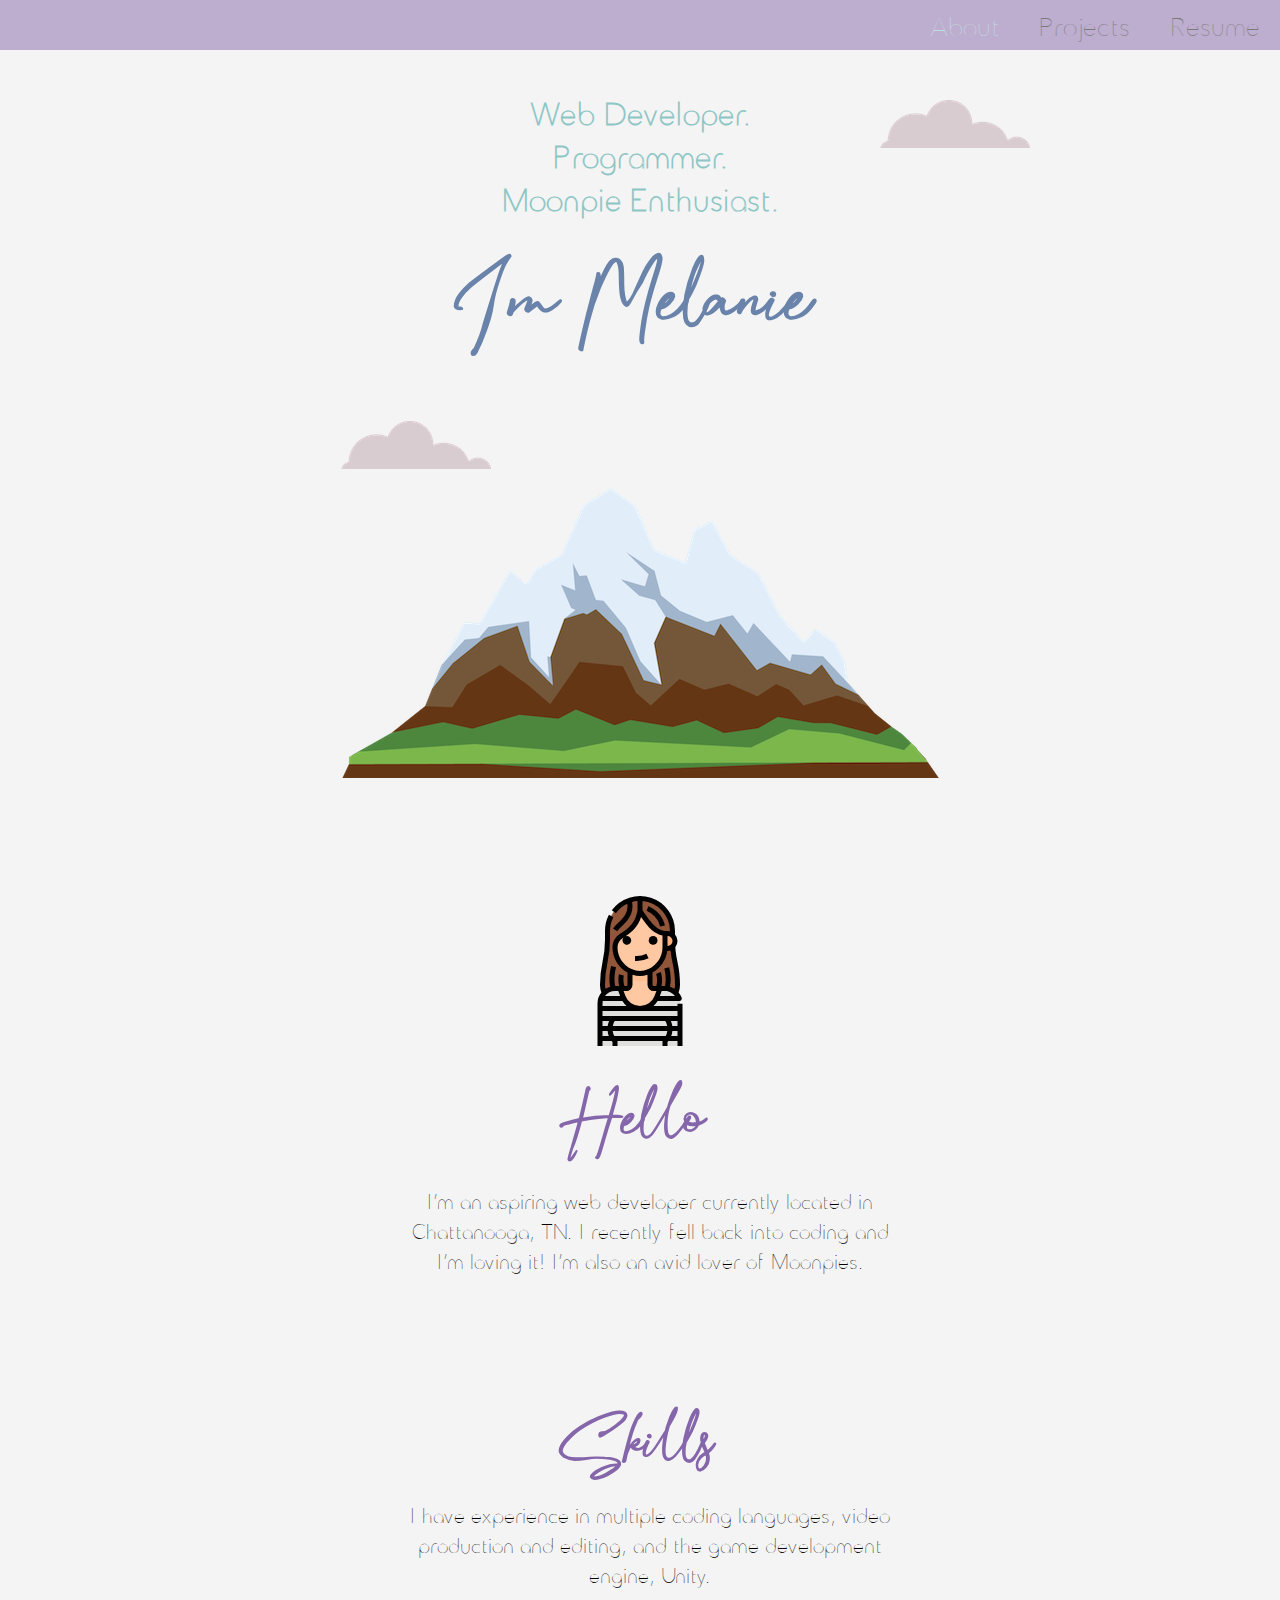
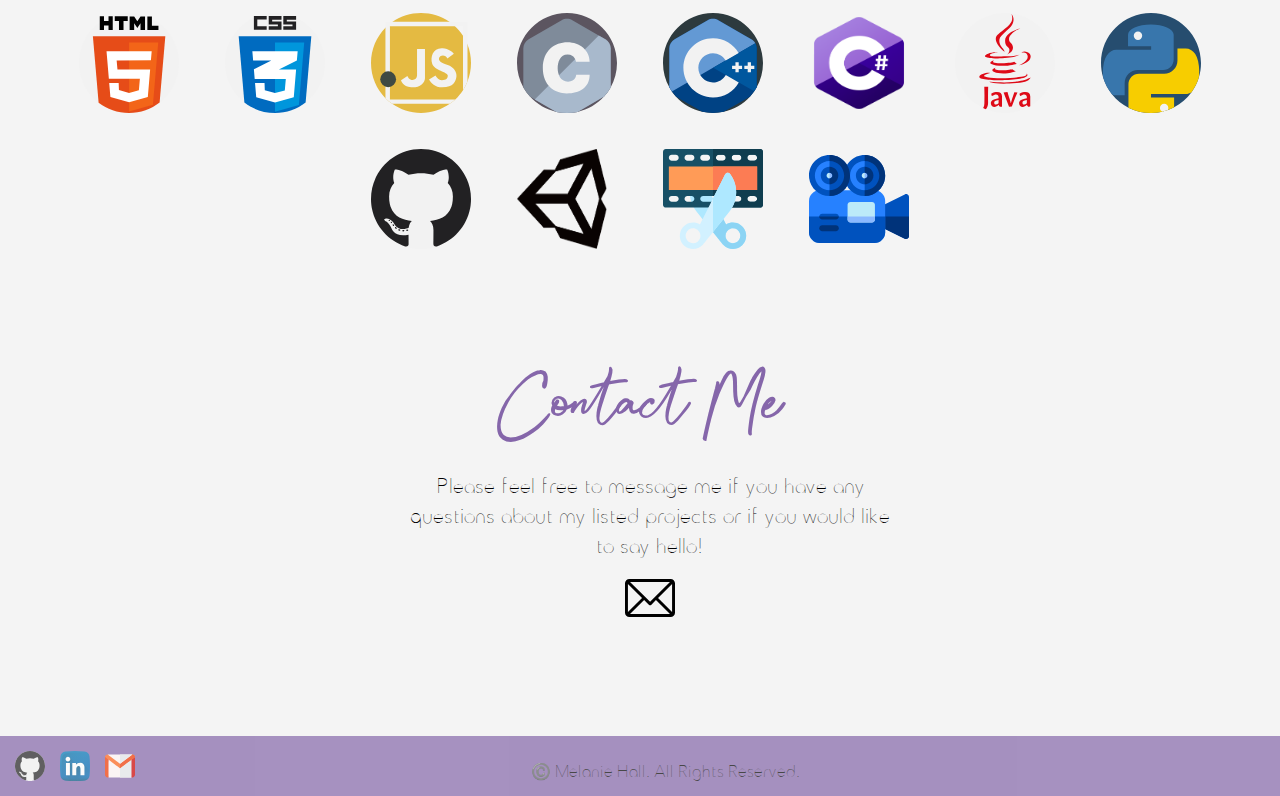
==== index.html @ 6b448836 "Revised third tab for resume." ====
<!DOCTYPE html>
<html lang="en" dir="ltr">

<head>
    <meta charset="utf-8">
    <meta name="description" content="Melanie Hall's portfolio for displaying projects.">
    <meta name="author" content="Melanie Hall">
    <title>Melanie Hall, A Web Designer - About</title>
    <link rel="stylesheet" href="CSS/style.css">
    <link rel="icon" href="favicon.ico">
</head>

<body>
    <div class="nav-bar-container nav-bar-text">
        <a class="nav-bar-text-about active" href="index.html">About</a>
        <a class="nav-bar-text-projects nav-bar-text" href="projects.html">Projects</a>
        <a class="nav-bar-text-resume nav-bar-text" href="resume.html">Resume</a>
    </div>
    <div class="title-container">
        <img class="top-cloud" src="Images/cloud.png" alt="Cloud">
        <p class="title-margin">Web Developer.</p>
        <p class="title-margin">Programmer.</p>
        <p class="title-margin">Moonpie <span class="wavyText">Enthusiast.</span></p>
        <h1 id="title-name">I'm Melanie.</h1>
        <img class="bottom-cloud" src="Images/cloud.png" alt="Cloud">
        <img src="Images/mountain.png" alt="Mountain">
    </div>
    <div class="intro-container">
        <img src="Images/avatar.svg" class="avatar-pic" alt="Melanie's Avatar">
        <h2>Hello.</h2>
        <div class="intro-container-about">
            <p>I'm an aspiring web developer currently located in Chattanooga, TN. I recently fell back into coding and
                I'm loving it! I'm also an avid lover of Moonpies.</p>
        </div>
    </div>
    <div class="skills-container">
        <h2>Skills</h2>
        <p class="skills-container-about">I have experience in multiple coding languages, video production and editing,
            and the game development engine, Unity.</p>
        <div class="icon-container">
            <img src="Images/html-5.svg" class="icon-size" alt="HTML Icon">
            <img src="Images/css.svg" class="icon-size " alt="CSS Icon">
            <img src="Images/javascript.svg" class="icon-size " alt="Javascript Icon">
            <img src="Images/c-logo.svg" class="icon-size " alt="C Icon">
            <img src="Images/c.svg" class="icon-size " alt="C++ Icon">
            <img src="Images/c_sharp.png" class="icon-size " alt="C# Icon">
            <img src="Images/java.svg" class="icon-size " alt="Java Icon">
            <img src="Images/python.svg" class="icon-size " alt="Python Icon">
            <img src="Images/github.svg" class="icon-size " alt="Github Icon">
            <img src="Images/unity.png" class="icon-size " alt="Unity Icon">
            <img src="Images/video-editing.svg" class="icon-size " alt="Video Editing Icon">
            <img src="Images/video.svg" class="icon-size " alt="Video Camera Icon">
        </div>
    </div>
    <div class="contact-container">
        <h2>Contact Me</h2>
        <p class="contact-container-about">Please feel free to message me if you have any questions about my listed
            projects or if you would like to say hello!</p>
        <a class="btn" href="mailto:t.melanie.l.hall@gmail.com"><img src="Images/mail.svg" id="contact-button" width="100px" height="50px" alt="Email Icon"></a>
    </div>
    <div class="footer">
        <a href="https://github.com/melaniehall12"> <img src="Images/github.svg" class="footer-icons"
                alt="Github Icon"></a>
        <a href="https://www.linkedin.com/in/t-melanie-l-hall/"> <img src=" Images/linkedin.svg" class="footer-icons"
                alt="LinkedIn Icon"></a>
        <img src="Images/email.svg" class="footer-icons" alt="Email Icon">
        <p id="footer-heading">©️ Melanie Hall. All Rights Reserved.</p>

    </div>
</body>

</html>
---- CSS/style.css ----
/*Tag Selectors*/
body {
    background-color: #f4f4f4;
    margin: 0;
}

h2 {
    /* Sub-headings */
    font-family: Aussie;
    font-size: 60px;
    color: #8566aa;
    margin-top: 0;
    margin-bottom: 0;
}

h3 { /* Projects Headings */
    font-family: Typola;
    text-align: center;
    font-size: 2.5rem;
    color: #8ec6c5;
    margin-bottom: 5px;
}

hr { /* Break Lines for Project Page */
    border: none;
    border-top: 8px dotted;
    color: #8566aa;
    height: 1px;
    width: 5%;
    margin-top: 190px;
    margin-bottom: 100px;
}

/*Class Selectors*/
.nav-bar-container {
    overflow: scroll;
    background-color: #8566aa;
    width: 100%;
    height: 50px;
    opacity: 0.5;
    position: fixed;
    top: 0;
    z-index: 9999;
}

.nav-bar-text-about {
    text-decoration: none;
    font-family: Typola;
    color: black;
    font-size: 25px;
    display: inline-block;
    position: absolute;
    right: 280px;
    margin: 15px auto;
}

.nav-bar-text-projects {
    text-decoration: none;
    font-family: Typola;
    color: black;
    font-size: 25px;
    display: inline-block;
    position: absolute;
    right: 150px;
    margin: 15px auto;
}

.nav-bar-text-resume {
    text-decoration: none;
    font-family: Typola;
    color: black;
    font-size: 25px;
    display: inline-block;
    position: absolute;
    right: 20px;
    margin: 15px auto;
}

.nav-bar-text a:hover {
    color: white;
}

.nav-bar-text a.active {
    color: #8ec6c5;
}

.title-container {
    color: #8ec6c5;
    font-family: 'Typola';
    font-size: 30px;
    font-weight: bold;
    text-align: center;
    margin-top: 100px;
}

.title-margin {
    margin-bottom: 5px;
    margin-top: 10px;
}

.intro-container {
    text-align: center;
    font-family: Typola;
    font-size: 20px;
    width: 100%;
    height: 400px;
}

.intro-container-about {
    width: 500px;
    height: 100px;
    line-height: 1.5;
    position: absolute;
    left: 400px;
    margin-top: 0;
}

.avatar-pic {
    height: 170px;
    width: 160px;
    margin-top: 100px;
}

.skills-container {
    font-family: Typola;
    font-size: 20px;
    margin-top: 200px;
    margin-bottom: 50px;
    text-align: center;
    height: 500px;
    width: 100%;
}

.skills-container-about {
    color: black;
    width: 500px;
    height: 100px;
    line-height: 1.5;
    position: absolute;
    left: 400px;
    margin-top: 10px;
    margin-bottom: 200px;
}

.icon-container {
    margin-top: 90px;
}

.icon-size {
    margin-top: 30px;
    margin-left: 20px;
    margin-right: 20px;
    height: 100px;
    width: 100px;
}

.contact-container {
    font-family: Typola;
    font-size: 20px;
    text-align: center;
    height: 100px;
    width: 100%;
    position: absolute;
    margin-top: 10px;
}

.contact-container-about {
    color: black;
    line-height: 1.5;
    position: absolute;
    width: 500px;
    height: 100px;
    margin-left: 400px;
    margin-top: 20px;
}

.footer {
    position: relative;
    background-color: #8566aa;
    opacity: 0.7;
    text-align: center;
    font-family: Typola;
    color: black;
    height: 50px;
    width: 100%;
    top: 400px;
    bottom: 0;
    padding-top: 10px;
}

.footer-icons {
    height: 30px;
    width: 30px;
    float: left;
    left: 20px;
    margin-left: 15px;
    margin-top: 5px;
}

.projects-intro-container {
    position: absolute;
    font-family: Typola;
    font-size: 20px;
    text-align: center;
    color: black;
    line-height: 1.5;
    width: 50%;
    height: 100px;
    left: 25%;
}

.projects-about-container {
    font-family: Typola;
    font-size: 20px;
    text-align: center;
    color: black;
    line-height: 1.5;
    position: absolute;
    width: 500px;
    height: 100px;
    
    margin-top: -30px;
}

.video-game-trailer-container {
    display: flex;
    justify-content: center;
    position: aboslute;
}

.video-game-trailer-specs {
    width: 660px;
    height: 415px;
}

.resume-container {
    position: relative;
    margin-bottom: -200px;
}

.resume-view {
    margin-top: 30px;
    margin-left: 250px;
    height: 1050px;
    width: 800px;
}

/*Id Selectors*/
#title-name {
    /*"I'm Melanie" text.*/
    text-align: center;
    color: #6983aa;
    margin-top: 0;
    font-family: Aussie;
    font-size: 80px;
}

#footer-heading {
    margin-right: 85px;
}

#contact-button {
    position: absolute;
    margin-top: 120px;
    right: 580px;
}

.testing-class {
    text-align: center;
    font-size: 2.5rem;
    color: #66BFBF;
    line-height: 2;
}

#testing {
    font-size: 5.5rem;
}

#testing-1 {
    color: #11999E;
}

#testing-2 {
    font-weight: normal;
}

/*Fonts*/
@font-face {
    font-family: Aussie;
    src: url('Fonts/Australia\ Script.ttf');
}

@font-face {
    font-family: Typola;
    src: url('Fonts/TRUE\ TYPOLA.ttf');
}

.size {
    height: 200px;
    width: 200px;
}

.fBox {
    background-color: blue;
    /* border: 10px; */
    /* display: inline-block;
    position: relative; */
    /* padding: 20px; */
    /* border-color: black;
    border-style: solid; */
    position: absolute;
    left: 200px;
    top: 200px;
}

.sBox {
    background-color: red;
    /* border-color: black;
    border: 20px;
    border-style: solid; */
    /* display: inline-block;
    position: relative;
    left: 200px; */
    position: absolute;
    left: 400px;
    top: 400px;
}

.tBox {
    background-color: yellow;
    /* display: inline-block;
    position: relative;
    right: 209px; */
    /* border-color: black;
    border: 10px;
    border-style: solid; */
    position: absolute;

}

.bottom-cloud {
    position: absolute;
}

.top-cloud {
    position: absolute;
    right: 250px;
}
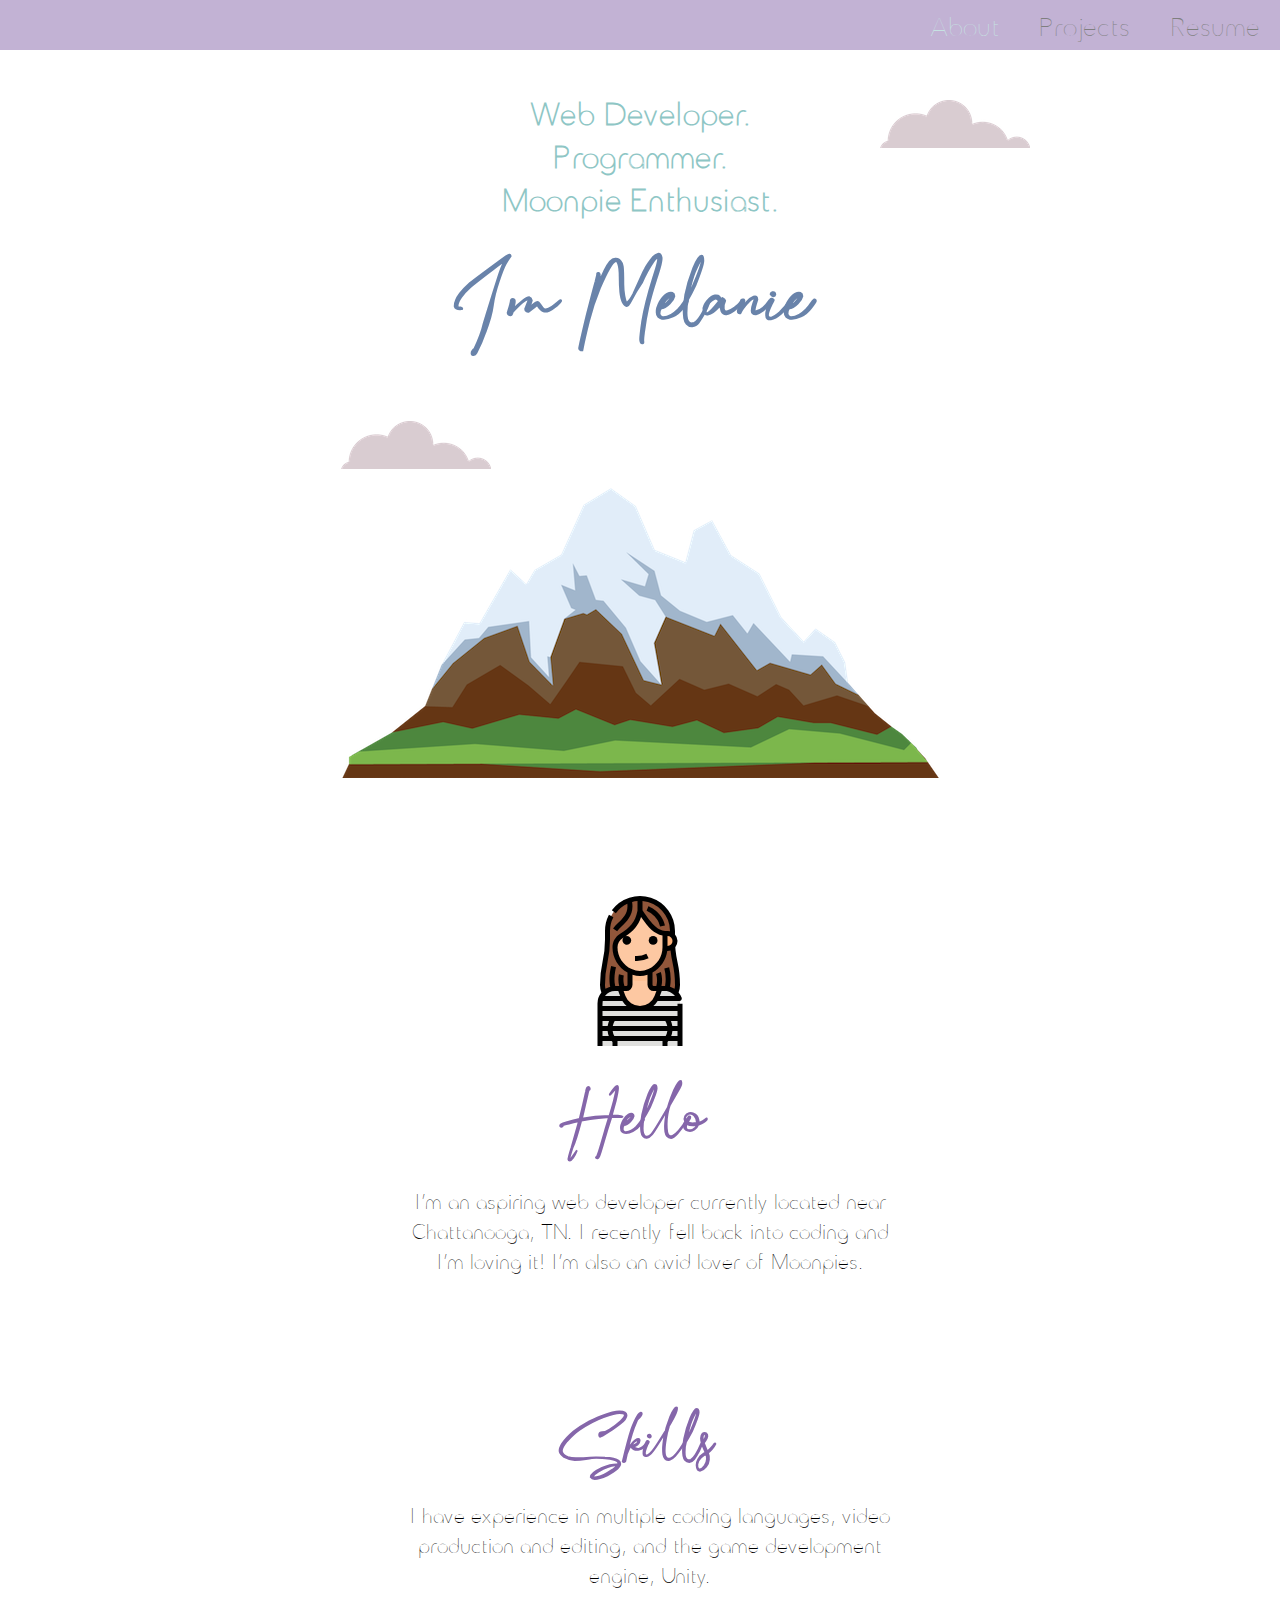
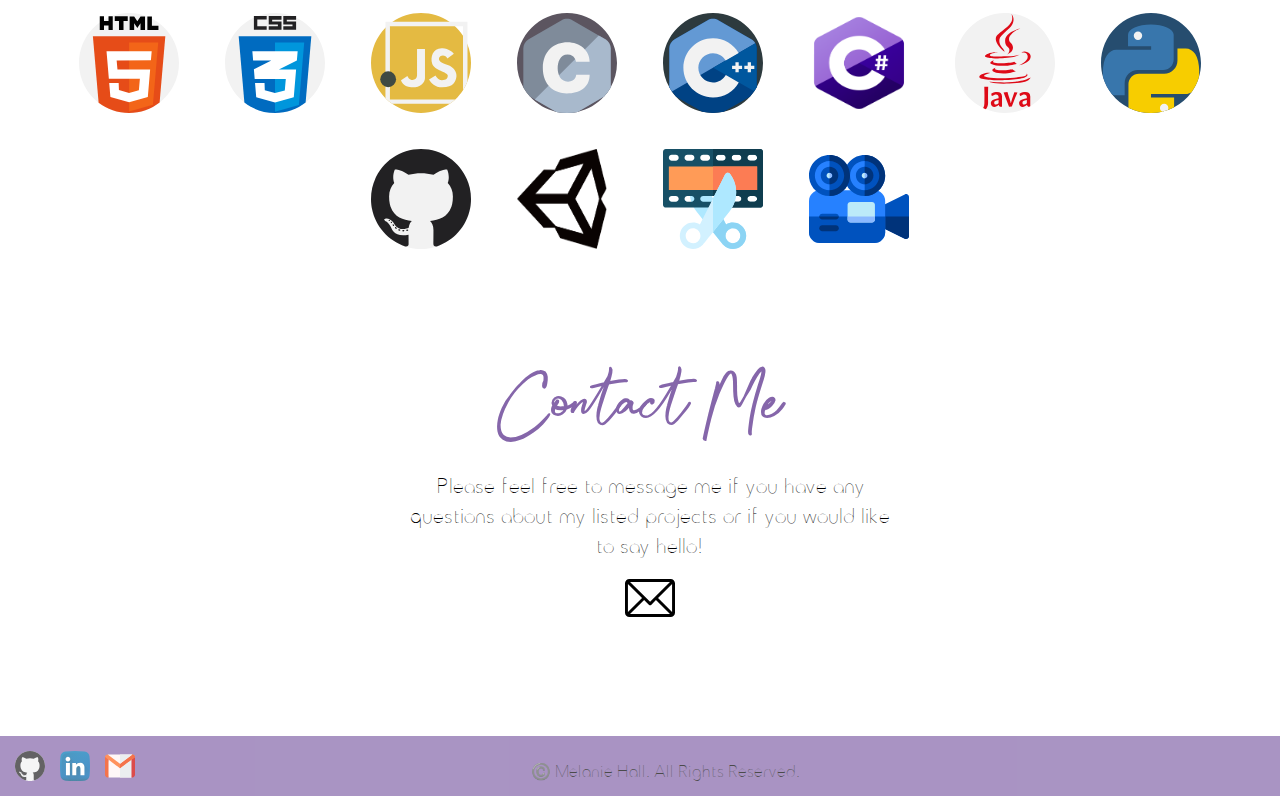
==== commit 11b046e9: "Made  changes to background and wording." ====
--- a/index.html
+++ b/index.html
@@ -29,7 +29,7 @@
         <img src="Images/avatar.svg" class="avatar-pic" alt="Melanie's Avatar">
         <h2>Hello.</h2>
         <div class="intro-container-about">
-            <p>I'm an aspiring web developer currently located in Chattanooga, TN. I recently fell back into coding and
+            <p>I'm an aspiring web developer currently located near Chattanooga, TN. I recently fell back into coding and
                 I'm loving it! I'm also an avid lover of Moonpies.</p>
         </div>
     </div>
--- a/CSS/style.css
+++ b/CSS/style.css
@@ -1,6 +1,7 @@
 /*Tag Selectors*/
 body {
-    background-color: #f4f4f4;
+    background-color: white;
+    /*Other background color: #f4f4f4*/
     margin: 0;
 }
 
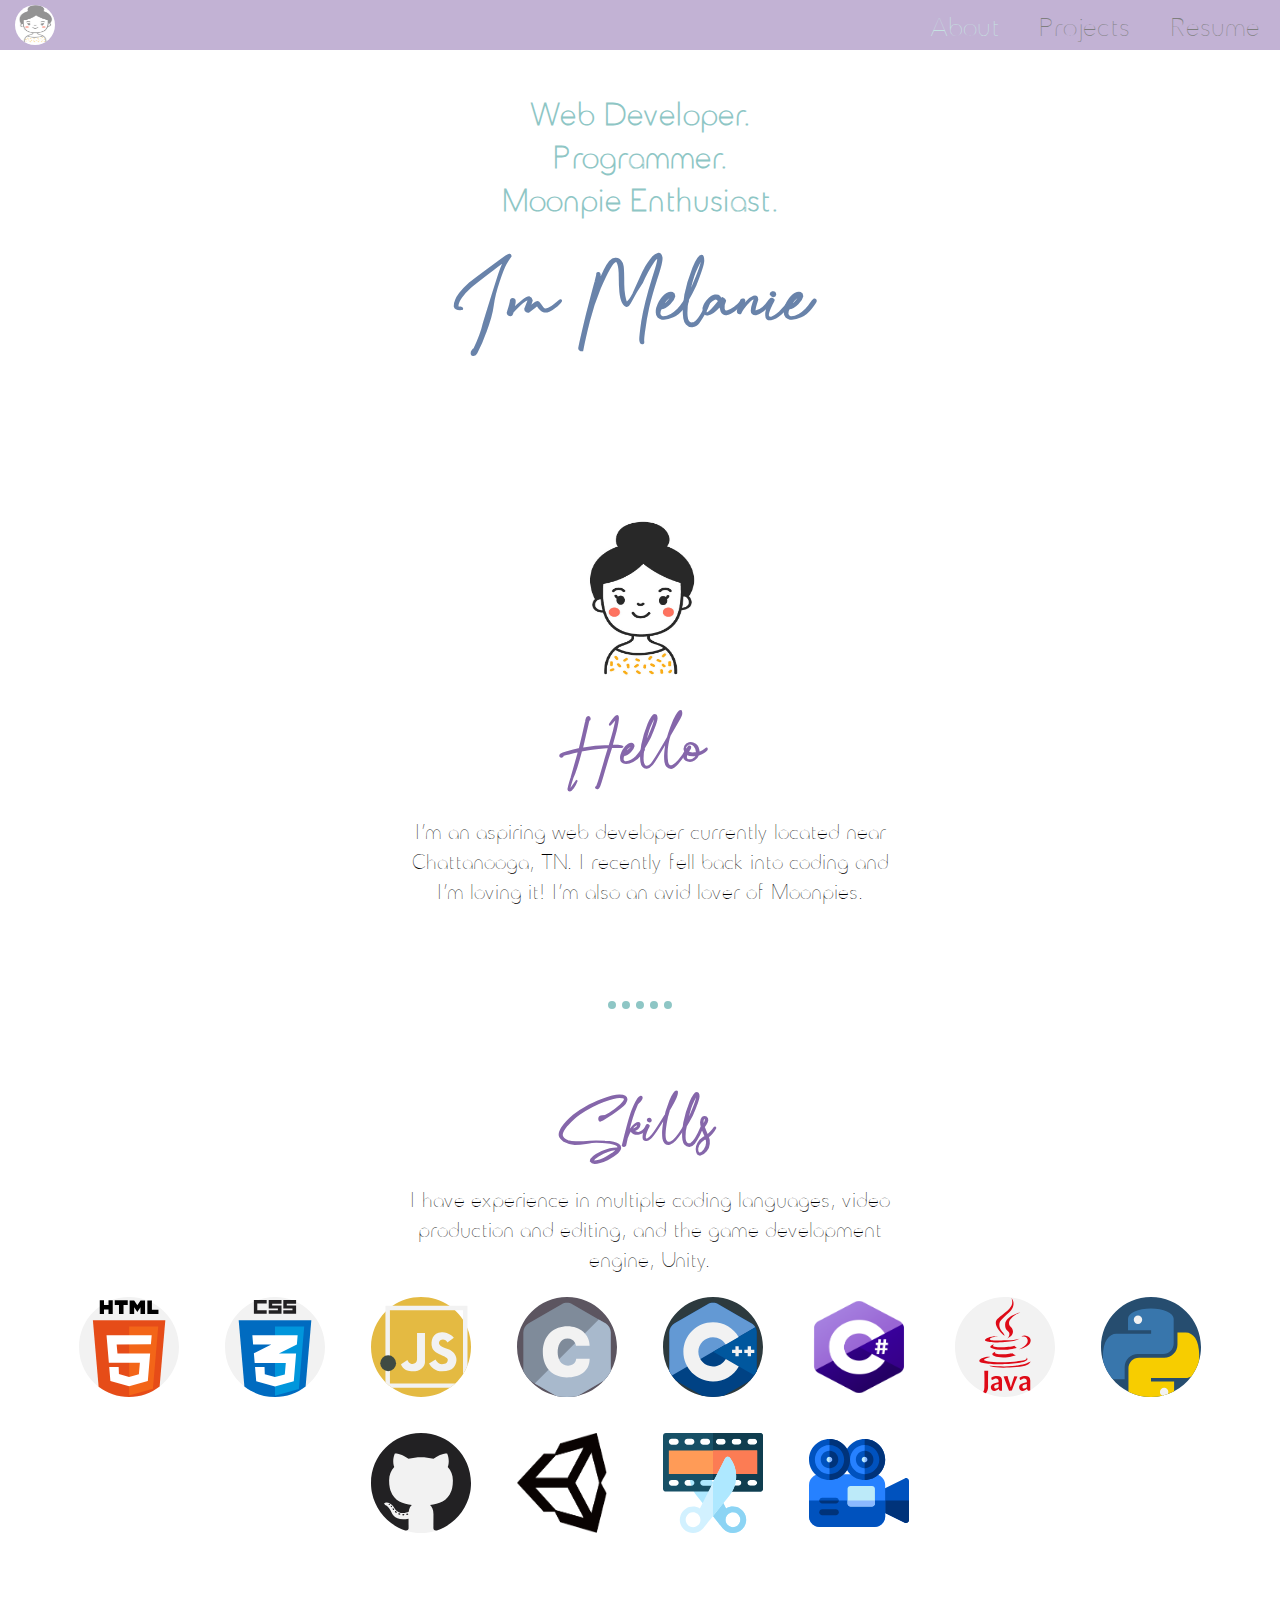
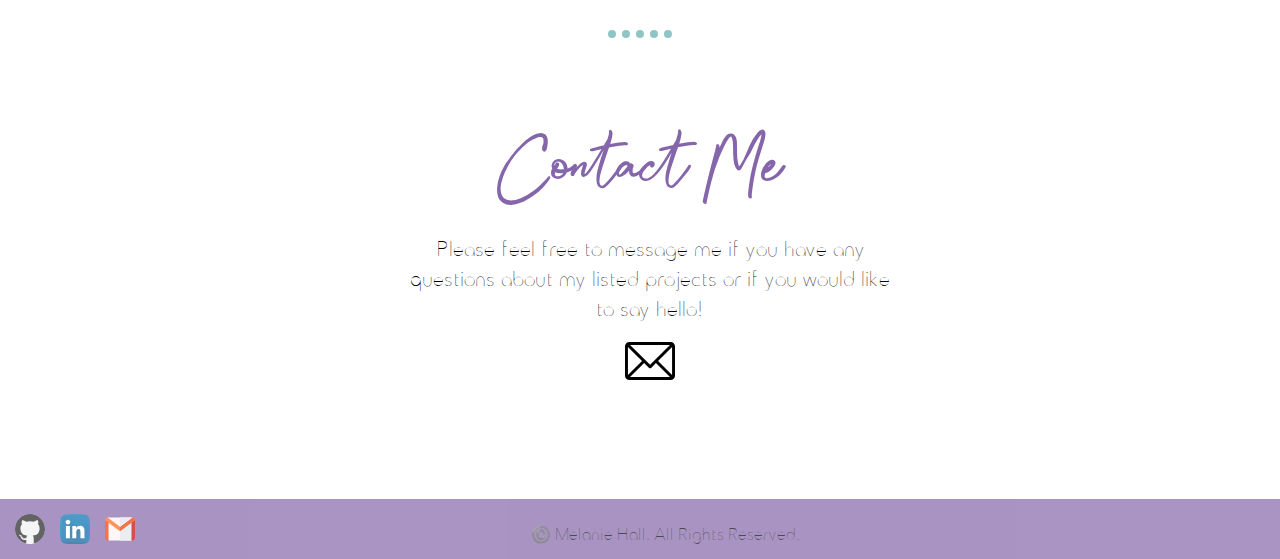
==== commit c2d30c76: "Added hr elements to About page and changed avatar. Added avatar link to the navigation bar. Cleaned" ====
--- a/index.html
+++ b/index.html
@@ -12,31 +12,42 @@
 
 <body>
     <div class="nav-bar-container nav-bar-text">
+        <a href="index.html"> <img src="Images/avatar.jpg" class="nav-bar-avatar" alt="Navigation Bar Avatar Link"></a>
         <a class="nav-bar-text-about active" href="index.html">About</a>
         <a class="nav-bar-text-projects nav-bar-text" href="projects.html">Projects</a>
         <a class="nav-bar-text-resume nav-bar-text" href="resume.html">Resume</a>
     </div>
     <div class="title-container">
-        <img class="top-cloud" src="Images/cloud.png" alt="Cloud">
+        <!-- <img class="top-cloud" src="Images/cloud.png" alt="Cloud"> -->
         <p class="title-margin">Web Developer.</p>
         <p class="title-margin">Programmer.</p>
         <p class="title-margin">Moonpie <span class="wavyText">Enthusiast.</span></p>
         <h1 id="title-name">I'm Melanie.</h1>
-        <img class="bottom-cloud" src="Images/cloud.png" alt="Cloud">
-        <img src="Images/mountain.png" alt="Mountain">
+        <!-- <img class="bottom-cloud" src="Images/cloud.png" alt="Cloud"> -->
     </div>
     <div class="intro-container">
-        <img src="Images/avatar.svg" class="avatar-pic" alt="Melanie's Avatar">
-        <h2>Hello.</h2>
+        <div><img src="Images/avatar.jpg" class="avatar-pic" alt="Melanie's Avatar"></div>
+        <div>
+            <h2>Hello.</h2>
+        </div>
         <div class="intro-container-about">
-            <p>I'm an aspiring web developer currently located near Chattanooga, TN. I recently fell back into coding and
+            <p>I'm an aspiring web developer currently located near Chattanooga, TN. I recently fell back into coding
+                and
                 I'm loving it! I'm also an avid lover of Moonpies.</p>
         </div>
     </div>
+    <div>
+        <hr class="hr-about-page">
+    </div>
     <div class="skills-container">
-        <h2>Skills</h2>
-        <p class="skills-container-about">I have experience in multiple coding languages, video production and editing,
-            and the game development engine, Unity.</p>
+        <div>
+            <h2>Skills</h2>
+        </div>
+        <div>
+            <p class="skills-container-about">I have experience in multiple coding languages, video production and
+                editing,
+                and the game development engine, Unity.</p>
+        </div>
         <div class="icon-container">
             <img src="Images/html-5.svg" class="icon-size" alt="HTML Icon">
             <img src="Images/css.svg" class="icon-size " alt="CSS Icon">
@@ -52,18 +63,27 @@
             <img src="Images/video.svg" class="icon-size " alt="Video Camera Icon">
         </div>
     </div>
+    <div>
+        <hr class="hr-about-page">
+    </div>
     <div class="contact-container">
-        <h2>Contact Me</h2>
-        <p class="contact-container-about">Please feel free to message me if you have any questions about my listed
-            projects or if you would like to say hello!</p>
-        <a class="btn" href="mailto:t.melanie.l.hall@gmail.com"><img src="Images/mail.svg" id="contact-button" width="100px" height="50px" alt="Email Icon"></a>
+        <div>
+            <h2>Contact Me</h2>
+        </div>
+        <div>
+            <p class="contact-container-about">Please feel free to message me if you have any questions about my listed
+                projects or if you would like to say hello!</p>
+        </div>
+        <a class="btn" href="mailto:t.melanie.l.hall@gmail.com"><img src="Images/mail.svg" id="contact-button"
+                width="100px" height="50px" alt="Email Icon"></a>
     </div>
     <div class="footer">
         <a href="https://github.com/melaniehall12"> <img src="Images/github.svg" class="footer-icons"
                 alt="Github Icon"></a>
         <a href="https://www.linkedin.com/in/t-melanie-l-hall/"> <img src=" Images/linkedin.svg" class="footer-icons"
                 alt="LinkedIn Icon"></a>
-        <img src="Images/email.svg" class="footer-icons" alt="Email Icon">
+        <a href="mailto:t.melanie.l.hall@gmail.com"><img src="Images/email.svg" class="footer-icons"
+                alt="Email Icon"></a>
         <p id="footer-heading">©️ Melanie Hall. All Rights Reserved.</p>
 
     </div>
--- a/CSS/style.css
+++ b/CSS/style.css
@@ -22,7 +22,7 @@
     margin-bottom: 5px;
 }
 
-hr { /* Break Lines for Project Page */
+.hr-projects-page { /* Break Lines for Project Page */
     border: none;
     border-top: 8px dotted;
     color: #8566aa;
@@ -32,6 +32,16 @@
     margin-bottom: 100px;
 }
 
+.hr-about-page { /*Break Lines for About Page */
+    border: none;
+    border-top: 8px dotted;
+    color: #8ec6c5;
+    height: 1px;
+    width: 5%;
+    margin-top: 60px;
+    margin-bottom: 60px;
+}
+
 /*Class Selectors*/
 .nav-bar-container {
     overflow: scroll;
@@ -44,6 +54,16 @@
     z-index: 9999;
 }
 
+.nav-bar-avatar {
+    height: 40px;
+    width: 40px;
+    float: left;
+    left: 20px;
+    margin-left: 15px;
+    margin-top: 5px;
+    border-radius: 50%;
+}
+
 .nav-bar-text-about {
     text-decoration: none;
     font-family: Typola;
@@ -100,6 +120,7 @@
 }
 
 .intro-container {
+    margin-bottom: 180px;
     text-align: center;
     font-family: Typola;
     font-size: 20px;
@@ -114,18 +135,19 @@
     position: absolute;
     left: 400px;
     margin-top: 0;
+    margin-bottom: 200px;
 }
 
 .avatar-pic {
-    height: 170px;
-    width: 160px;
+    height: 165px;
+    width: 130px;
     margin-top: 100px;
 }
 
 .skills-container {
     font-family: Typola;
     font-size: 20px;
-    margin-top: 200px;
+    margin-top: 50px;
     margin-bottom: 50px;
     text-align: center;
     height: 500px;
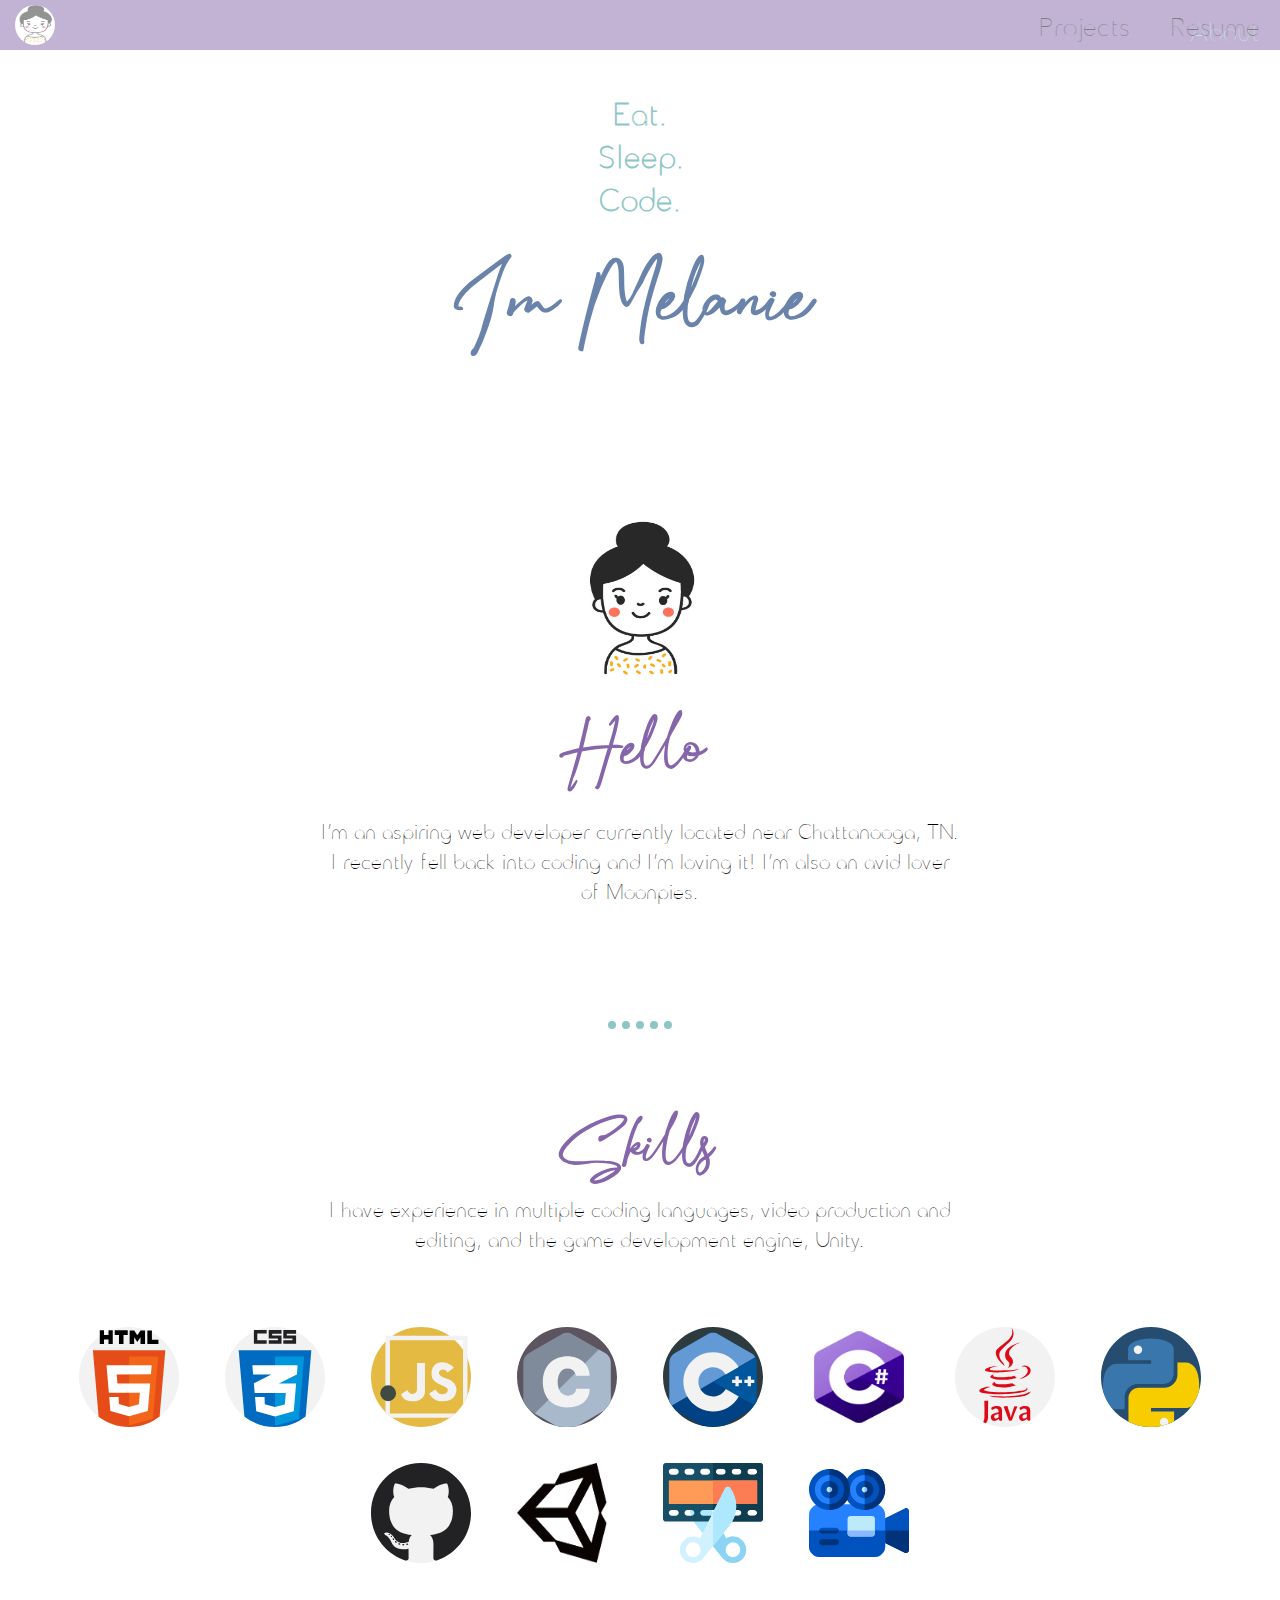
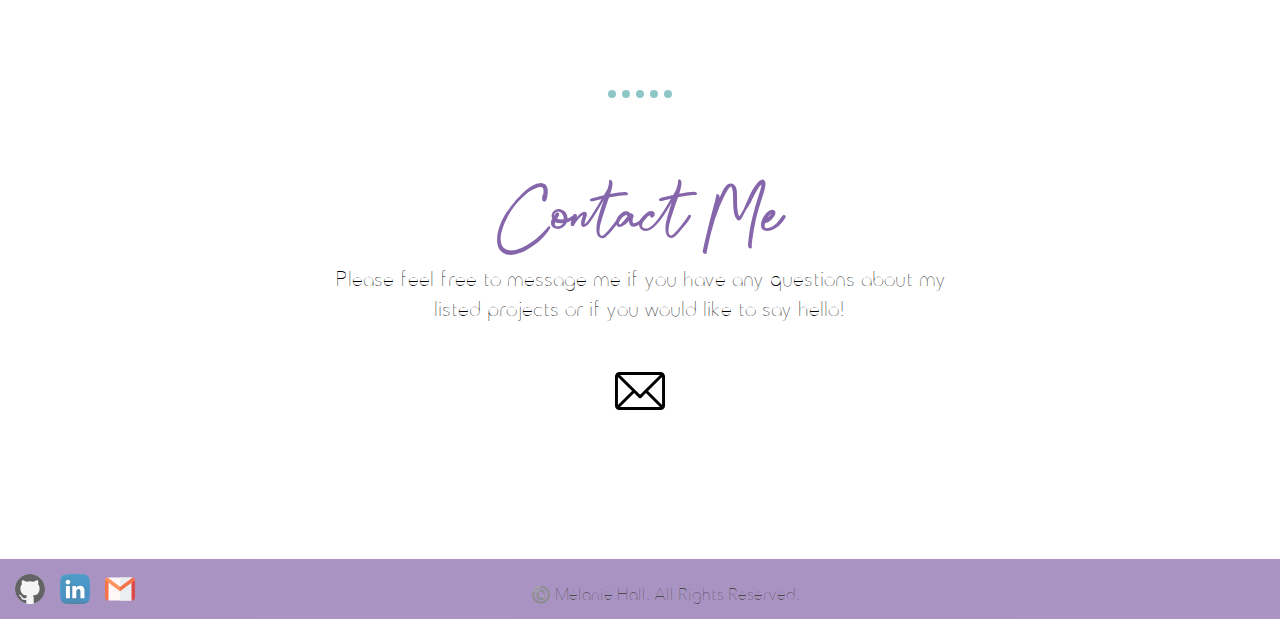
==== commit 9c1f711a: "Worked on projects page." ====
--- a/index.html
+++ b/index.html
@@ -5,6 +5,7 @@
     <meta charset="utf-8">
     <meta name="description" content="Melanie Hall's portfolio for displaying projects.">
     <meta name="author" content="Melanie Hall">
+    <meta name="viewport" content="width=device-width, initial scale= 1.0">
     <title>Melanie Hall, A Web Designer - About</title>
     <link rel="stylesheet" href="CSS/style.css">
     <link rel="icon" href="favicon.ico">
@@ -19,9 +20,9 @@
     </div>
     <div class="title-container">
         <!-- <img class="top-cloud" src="Images/cloud.png" alt="Cloud"> -->
-        <p class="title-margin">Web Developer.</p>
-        <p class="title-margin">Programmer.</p>
-        <p class="title-margin">Moonpie <span class="wavyText">Enthusiast.</span></p>
+        <p class="title-margin">Eat.</p>
+        <p class="title-margin">Sleep.</p>
+        <p class="title-margin">Code.</p>
         <h1 id="title-name">I'm Melanie.</h1>
         <!-- <img class="bottom-cloud" src="Images/cloud.png" alt="Cloud"> -->
     </div>
@@ -74,8 +75,10 @@
             <p class="contact-container-about">Please feel free to message me if you have any questions about my listed
                 projects or if you would like to say hello!</p>
         </div>
-        <a class="btn" href="mailto:t.melanie.l.hall@gmail.com"><img src="Images/mail.svg" id="contact-button"
-                width="100px" height="50px" alt="Email Icon"></a>
+        <div id="mail-button">
+            <a class="btn" href="mailto:t.melanie.l.hall@gmail.com"><img src="Images/mail.svg" id="contact-button"
+                    width="80px" height="50px" alt="Email Icon"></a>
+        </div>
     </div>
     <div class="footer">
         <a href="https://github.com/melaniehall12"> <img src="Images/github.svg" class="footer-icons"
--- a/CSS/style.css
+++ b/CSS/style.css
@@ -28,11 +28,12 @@
     color: #8566aa;
     height: 1px;
     width: 5%;
-    margin-top: 190px;
+    margin-top: 100px;
     margin-bottom: 100px;
 }
 
 .hr-about-page { /*Break Lines for About Page */
+    display: block;
     border: none;
     border-top: 8px dotted;
     color: #8ec6c5;
@@ -69,10 +70,8 @@
     font-family: Typola;
     color: black;
     font-size: 25px;
-    display: inline-block;
-    position: absolute;
-    right: 280px;
-    margin: 15px auto;
+    float: right;
+    padding: 1.25rem;
 }
 
 .nav-bar-text-projects {
@@ -120,22 +119,23 @@
 }
 
 .intro-container {
-    margin-bottom: 180px;
-    text-align: center;
-    font-family: Typola;
-    font-size: 20px;
+    display: block;
+    text-align: center;
+    font-family: Typola;
+    font-size: 1.25rem;
+    margin-bottom: 12.5rem;
     width: 100%;
-    height: 400px;
+    height: 25rem;
 }
 
 .intro-container-about {
-    width: 500px;
-    height: 100px;
+    display: flex;
+    justify-content: center;
+    flex-wrap: wrap;
     line-height: 1.5;
-    position: absolute;
-    left: 400px;
-    margin-top: 0;
-    margin-bottom: 200px;
+    margin: 0 auto;
+    width: 50%;
+    height: 6.25rem;
 }
 
 .avatar-pic {
@@ -145,28 +145,27 @@
 }
 
 .skills-container {
-    font-family: Typola;
-    font-size: 20px;
-    margin-top: 50px;
-    margin-bottom: 50px;
-    text-align: center;
-    height: 500px;
+    display: block;
+    font-family: Typola;
+    font-size: 1.25rem;
+    text-align: center;
+    margin-bottom: 12.5rem;
+    height: 25rem;
     width: 100%;
 }
 
 .skills-container-about {
-    color: black;
-    width: 500px;
-    height: 100px;
+    display: flex;
+    justify-content: center;
+    flex-wrap: wrap;
     line-height: 1.5;
-    position: absolute;
-    left: 400px;
-    margin-top: 10px;
-    margin-bottom: 200px;
+    margin: 0 auto;
+    width: 50%;
+    height: 6.25rem;  
 }
 
 .icon-container {
-    margin-top: 90px;
+    margin: 0 auto;
 }
 
 .icon-size {
@@ -178,23 +177,22 @@
 }
 
 .contact-container {
+    display: block;
     font-family: Typola;
     font-size: 20px;
     text-align: center;
-    height: 100px;
+    height: 25rem;
     width: 100%;
-    position: absolute;
-    margin-top: 10px;
 }
 
 .contact-container-about {
-    color: black;
+    display: flex;
+    justify-content: center;
+    flex-wrap: wrap;
     line-height: 1.5;
-    position: absolute;
-    width: 500px;
-    height: 100px;
-    margin-left: 400px;
-    margin-top: 20px;
+    margin: 0 auto;
+    width: 50%;
+    height: 6.25rem;
 }
 
 .footer {
@@ -206,7 +204,6 @@
     color: black;
     height: 50px;
     width: 100%;
-    top: 400px;
     bottom: 0;
     padding-top: 10px;
 }
@@ -221,51 +218,59 @@
 }
 
 .projects-intro-container {
-    position: absolute;
+    justify-content: center;
     font-family: Typola;
     font-size: 20px;
     text-align: center;
-    color: black;
     line-height: 1.5;
-    width: 50%;
-    height: 100px;
-    left: 25%;
-}
-
-.projects-about-container {
-    font-family: Typola;
-    font-size: 20px;
-    text-align: center;
-    color: black;
-    line-height: 1.5;
-    position: absolute;
-    width: 500px;
-    height: 100px;
-    
-    margin-top: -30px;
-}
-
-.video-game-trailer-container {
-    display: flex;
-    justify-content: center;
-    position: aboslute;
-}
-
-.video-game-trailer-specs {
+    width: 70%;
+    height: 8.125rem;
+    margin: auto;
+    margin-bottom: 3.125rem;
+}
+
+.video-container {
+    display: flex;
+    justify-content: center;
+    margin: auto;
+}
+
+.video-specs {
     width: 660px;
     height: 415px;
 }
 
+.view-button {
+    display: flex;
+    justify-content: center;
+    text-align: center;
+    border: none;
+    border-radius: 12px;
+    font-size: 22px;
+    background: #6983aa;
+    margin: 20px auto;
+    padding: 15px 10px;
+    width: 200px;
+}
+
+.btn-text a:hover {
+    /* color: #8ec6c5; */
+    color:blue;
+}
+
 .resume-container {
     position: relative;
-    margin-bottom: -200px;
+    margin-bottom: 3.125rem;
+    width: 100%
 }
 
 .resume-view {
-    margin-top: 30px;
-    margin-left: 250px;
-    height: 1050px;
-    width: 800px;
+    display: flex;
+    justify-content: center;
+    flex-wrap: wrap;
+    margin: 0 auto;
+    height: 65.625rem;
+    width: 70%;
 }
 
 /*Id Selectors*/
@@ -275,7 +280,31 @@
     color: #6983aa;
     margin-top: 0;
     font-family: Aussie;
-    font-size: 80px;
+    font-size: 5rem;
+}
+
+#mail-button {
+    margin: auto;
+    width: 80px;
+    height: 50px; 
+}
+
+#poster-specs {
+    display: flex;
+    justify-content: center;
+    margin: auto;
+    height: 43.75rem;
+    width: 31.25rem;
+}
+
+#subtitle {
+    font-family: Typola;
+    font-size: 0.9375rem;
+    text-align: center;
+}
+
+#no-decor{
+    text-decoration: none;
 }
 
 #footer-heading {
@@ -283,9 +312,10 @@
 }
 
 #contact-button {
-    position: absolute;
-    margin-top: 120px;
-    right: 580px;
+    display: flex;
+    justify-content: center;
+    flex-wrap: wrap;
+    margin: 0 auto;
 }
 
 .testing-class {
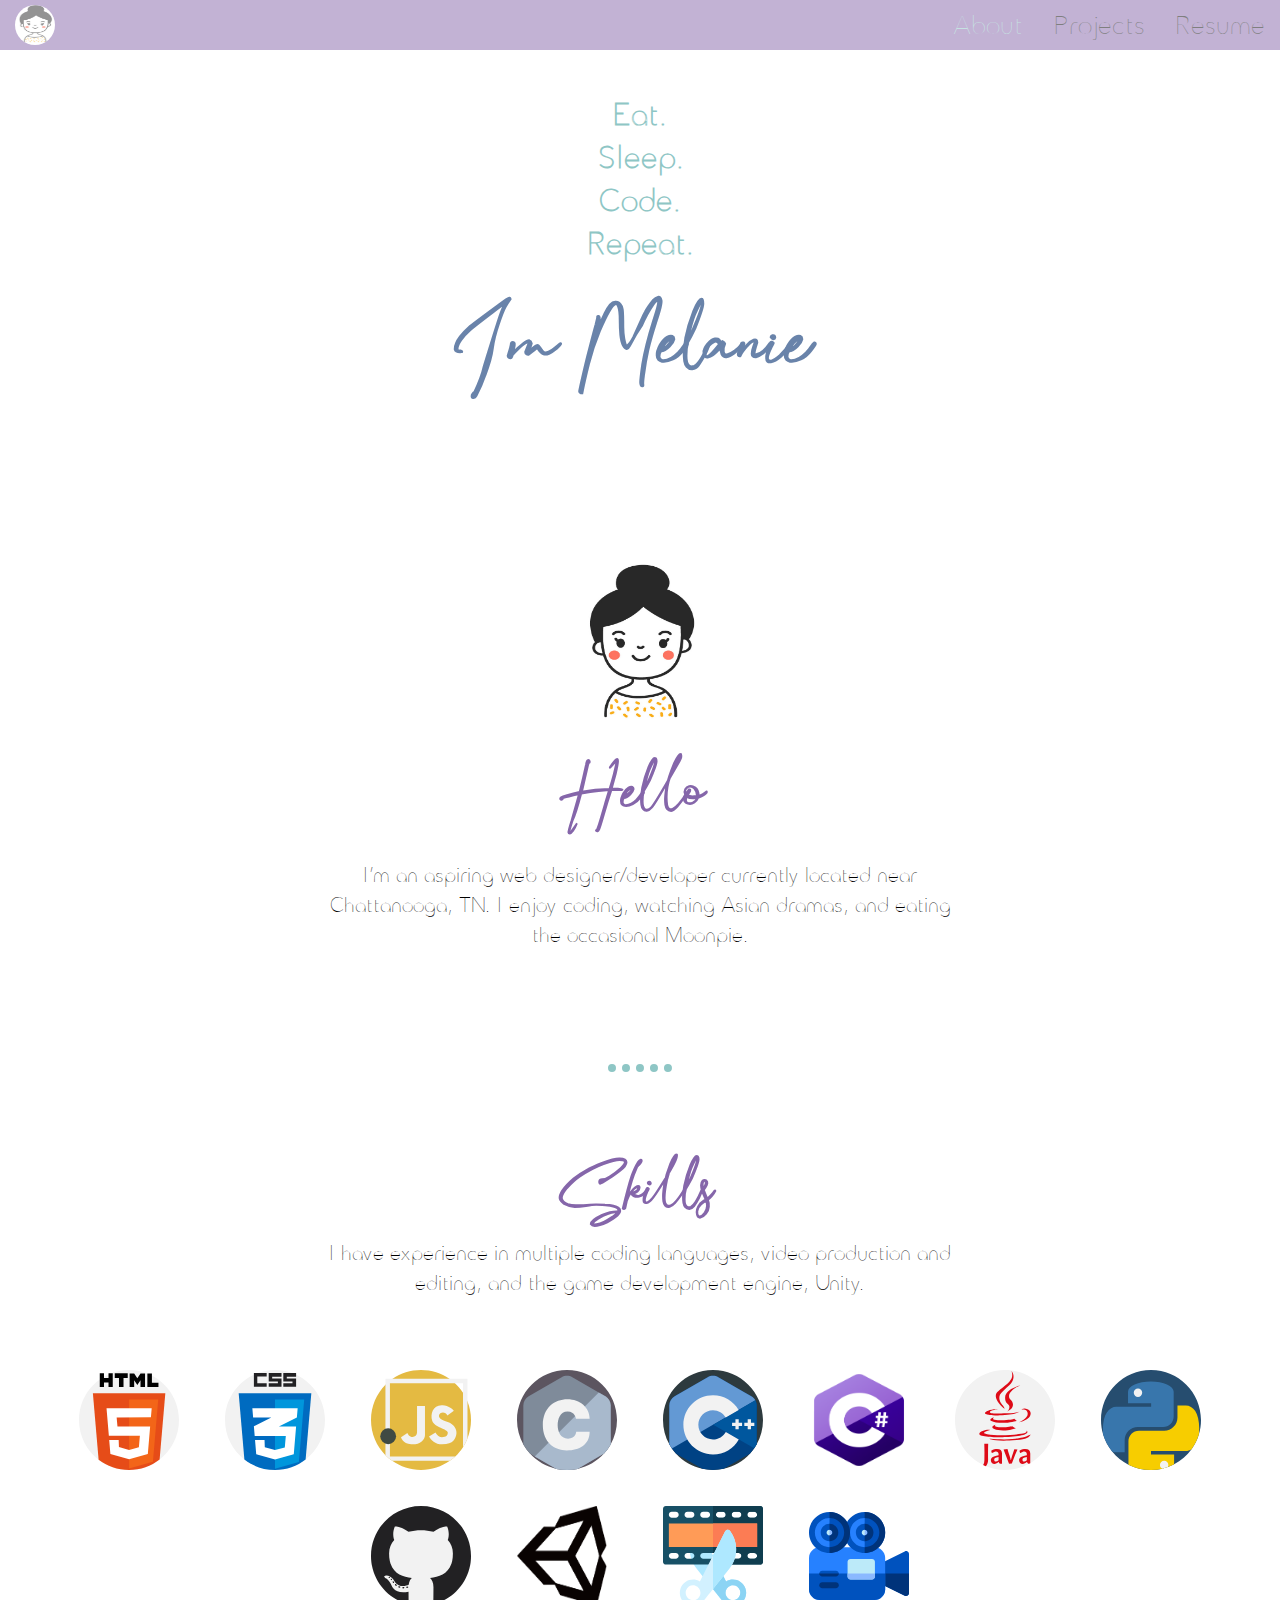
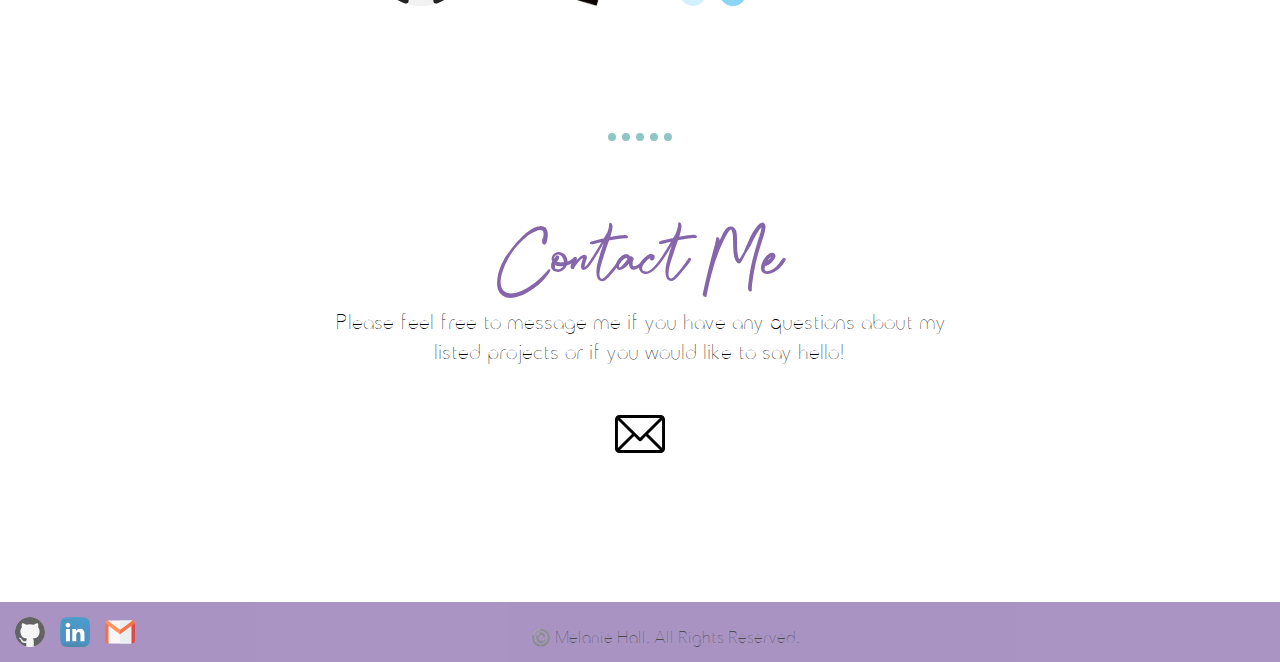
==== commit fe830300: "Added pictures for projects and wrote in project descriptions. Made a few minor changes on navigatio" ====
--- a/index.html
+++ b/index.html
@@ -14,15 +14,16 @@
 <body>
     <div class="nav-bar-container nav-bar-text">
         <a href="index.html"> <img src="Images/avatar.jpg" class="nav-bar-avatar" alt="Navigation Bar Avatar Link"></a>
-        <a class="nav-bar-text-about active" href="index.html">About</a>
-        <a class="nav-bar-text-projects nav-bar-text" href="projects.html">Projects</a>
-        <a class="nav-bar-text-resume nav-bar-text" href="resume.html">Resume</a>
+        <a class="nav-bar-text-links nav-bar-text" href="resume.html">Resume</a>
+        <a class="nav-bar-text-links nav-bar-text" href="projects.html">Projects</a>
+        <a class="nav-bar-text-links active" href="index.html">About</a>  
     </div>
     <div class="title-container">
         <!-- <img class="top-cloud" src="Images/cloud.png" alt="Cloud"> -->
         <p class="title-margin">Eat.</p>
         <p class="title-margin">Sleep.</p>
         <p class="title-margin">Code.</p>
+        <p class="title-margin">Repeat.</p>
         <h1 id="title-name">I'm Melanie.</h1>
         <!-- <img class="bottom-cloud" src="Images/cloud.png" alt="Cloud"> -->
     </div>
@@ -32,9 +33,7 @@
             <h2>Hello.</h2>
         </div>
         <div class="intro-container-about">
-            <p>I'm an aspiring web developer currently located near Chattanooga, TN. I recently fell back into coding
-                and
-                I'm loving it! I'm also an avid lover of Moonpies.</p>
+            <p>I'm an aspiring web designer/developer currently located near Chattanooga, TN. I enjoy coding, watching Asian dramas, and eating the occasional Moonpie.</p>
         </div>
     </div>
     <div>
@@ -81,11 +80,11 @@
         </div>
     </div>
     <div class="footer">
-        <a href="https://github.com/melaniehall12"> <img src="Images/github.svg" class="footer-icons"
+        <a href="https://github.com/melaniehall12" target="_blank"> <img src="Images/github.svg" class="footer-icons"
                 alt="Github Icon"></a>
-        <a href="https://www.linkedin.com/in/t-melanie-l-hall/"> <img src=" Images/linkedin.svg" class="footer-icons"
-                alt="LinkedIn Icon"></a>
-        <a href="mailto:t.melanie.l.hall@gmail.com"><img src="Images/email.svg" class="footer-icons"
+        <a href="https://www.linkedin.com/in/t-melanie-l-hall/" target="_blank"> <img src=" Images/linkedin.svg"
+                class="footer-icons" alt="LinkedIn Icon"></a>
+        <a href="mailto:t.melanie.l.hall@gmail.com" target="_blank"><img src="Images/email.svg" class="footer-icons"
                 alt="Email Icon"></a>
         <p id="footer-heading">©️ Melanie Hall. All Rights Reserved.</p>
 
--- a/CSS/style.css
+++ b/CSS/style.css
@@ -65,42 +65,20 @@
     border-radius: 50%;
 }
 
-.nav-bar-text-about {
+.nav-bar-text-links {
     text-decoration: none;
     font-family: Typola;
     color: black;
     font-size: 25px;
     float: right;
-    padding: 1.25rem;
-}
-
-.nav-bar-text-projects {
-    text-decoration: none;
-    font-family: Typola;
-    color: black;
-    font-size: 25px;
-    display: inline-block;
-    position: absolute;
-    right: 150px;
-    margin: 15px auto;
-}
-
-.nav-bar-text-resume {
-    text-decoration: none;
-    font-family: Typola;
-    color: black;
-    font-size: 25px;
-    display: inline-block;
-    position: absolute;
-    right: 20px;
-    margin: 15px auto;
+    margin: 13px 15px 13px;
 }
 
 .nav-bar-text a:hover {
     color: white;
 }
 
-.nav-bar-text a.active {
+.nav-bar-text a.active { 
     color: #8ec6c5;
 }
 
@@ -229,6 +207,42 @@
     margin-bottom: 3.125rem;
 }
 
+.projects-pictures {
+    display: flex;
+    justify-content: center;
+    margin: 0 auto;
+}
+
+.projects-pictures-specs {
+    border-radius: 12px;
+    height: 15.625em;
+    width: 18.75em;
+    margin-left: 12px;
+    margin-top: 20px;
+    transition: transform .2s;
+}
+
+.projects-pictures-specs-two {
+    border-radius: 12px;
+    height: 25em;
+    width: 18.75em;
+    margin-left: 12px;
+    margin-top: 20px;
+    transition: transform .2s;
+}
+
+.projects-pictures-specs:hover {
+    -ms-transform: scale(2.0);
+    -webkit-transform: scale(2.0);
+    transform: scale (2.0);
+}
+
+.projects-pictures-specs-two:hover {
+    -ms-transform: scale(1.5);
+    -webkit-transform: scale(1.5);
+    transform: scale (1.5);
+}
+
 .video-container {
     display: flex;
     justify-content: center;
@@ -240,22 +254,24 @@
     height: 415px;
 }
 
-.view-button {
+.view-project-button {
     display: flex;
     justify-content: center;
     text-align: center;
     border: none;
+    font-family: Typola;
+    text-decoration: none;
     border-radius: 12px;
     font-size: 22px;
-    background: #6983aa;
-    margin: 20px auto;
+    background: black;
+    color: white;
+    margin: 25px auto;
     padding: 15px 10px;
     width: 200px;
 }
 
 .btn-text a:hover {
-    /* color: #8ec6c5; */
-    color:blue;
+    color: #8ec6c5;
 }
 
 .resume-container {
@@ -301,10 +317,6 @@
     font-family: Typola;
     font-size: 0.9375rem;
     text-align: center;
-}
-
-#no-decor{
-    text-decoration: none;
 }
 
 #footer-heading {
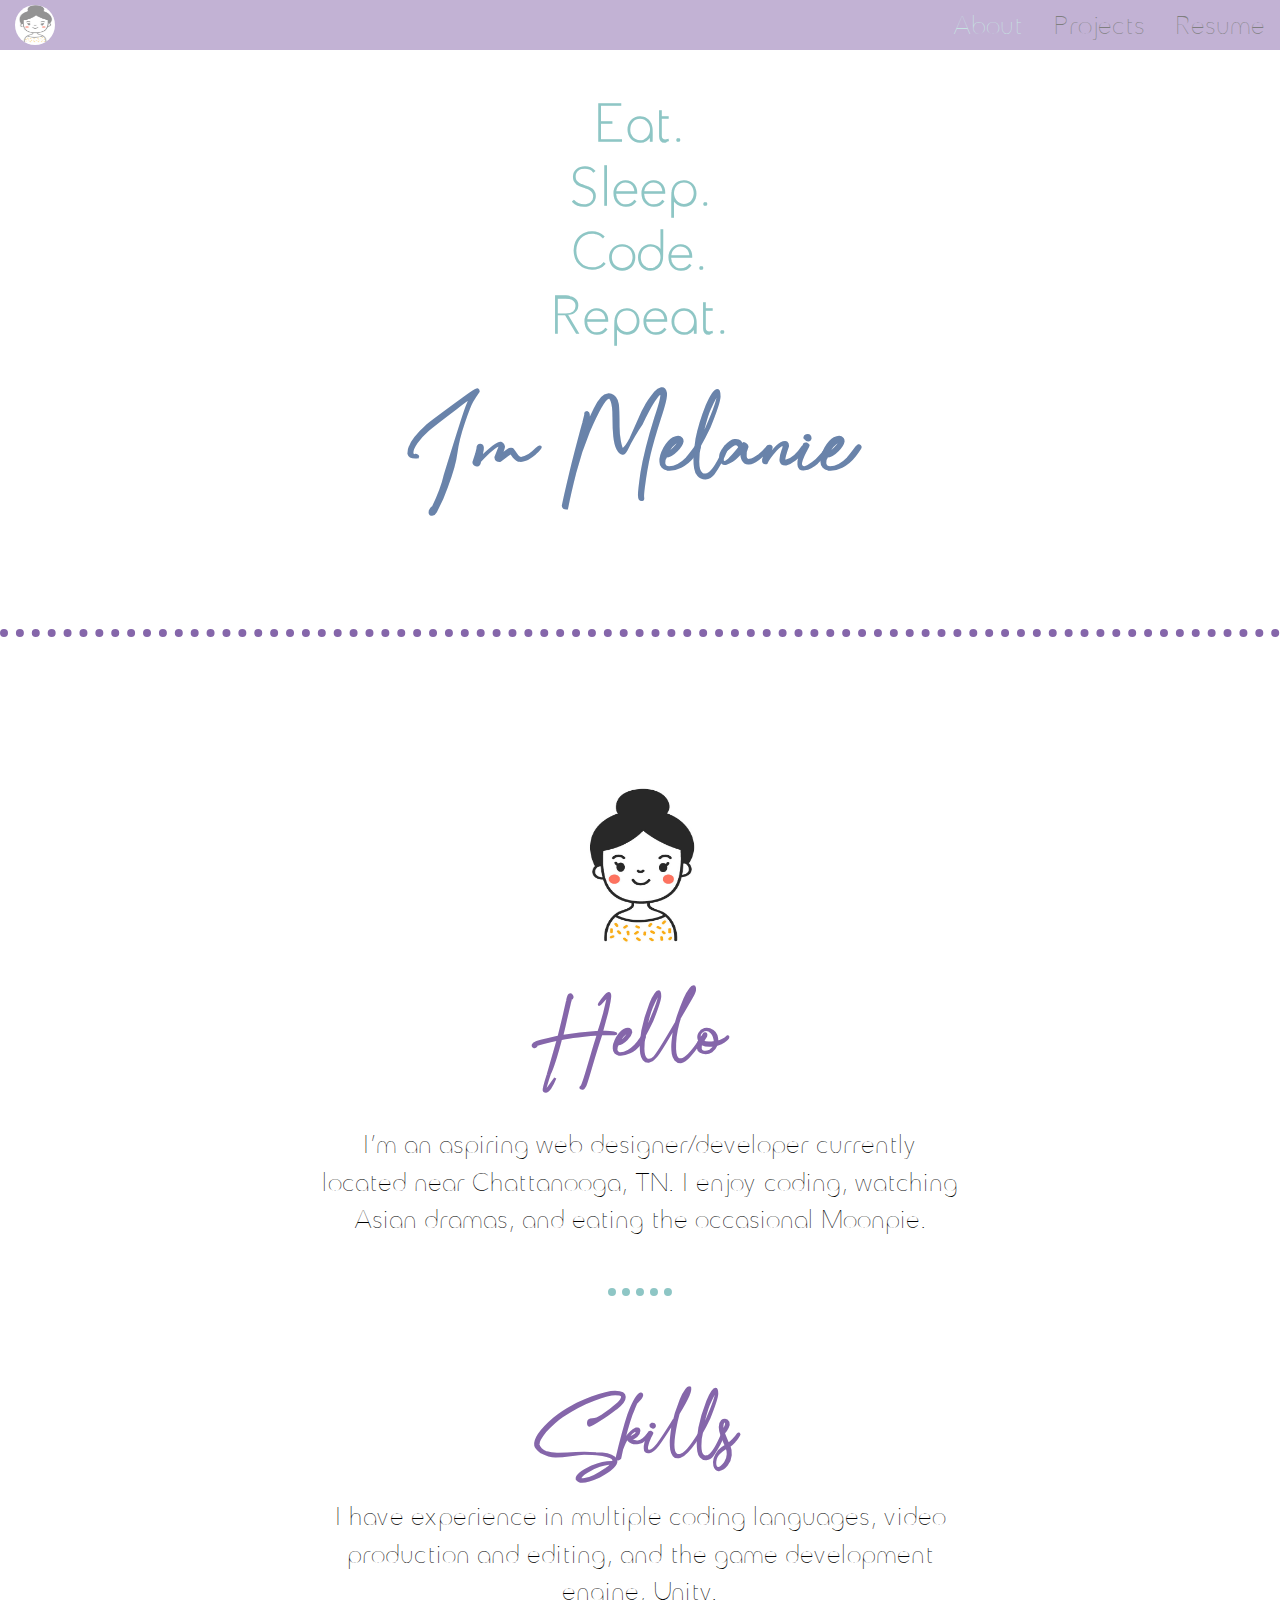
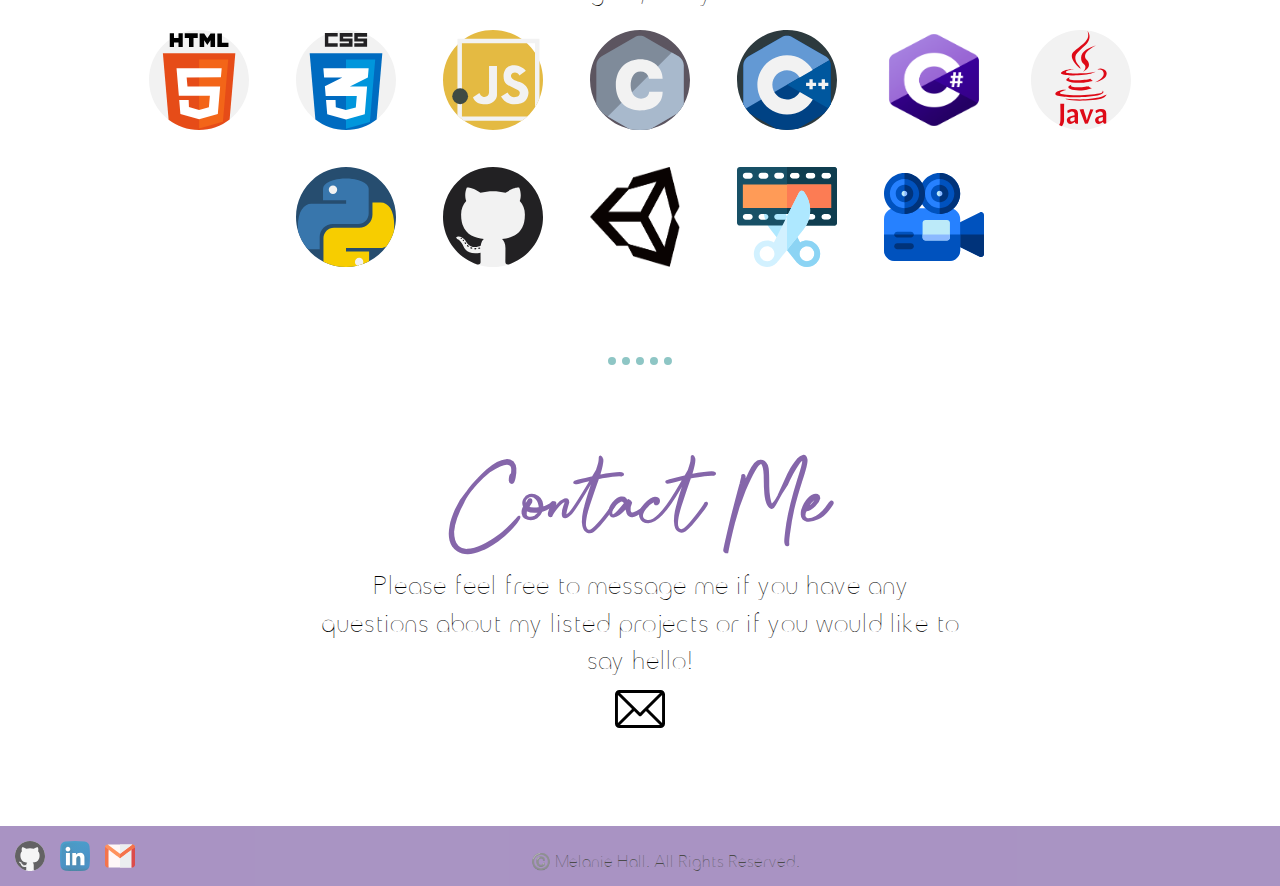
==== commit 3e7fbb3b: "Added new hr and changed font sizes." ====
--- a/index.html
+++ b/index.html
@@ -26,6 +26,9 @@
         <p class="title-margin">Repeat.</p>
         <h1 id="title-name">I'm Melanie.</h1>
         <!-- <img class="bottom-cloud" src="Images/cloud.png" alt="Cloud"> -->
+    </div>
+    <div>
+        <hr class="hr-title">
     </div>
     <div class="intro-container">
         <div><img src="Images/avatar.jpg" class="avatar-pic" alt="Melanie's Avatar"></div>
--- a/CSS/style.css
+++ b/CSS/style.css
@@ -8,7 +8,7 @@
 h2 {
     /* Sub-headings */
     font-family: Aussie;
-    font-size: 60px;
+    font-size: 5rem;
     color: #8566aa;
     margin-top: 0;
     margin-bottom: 0;
@@ -20,6 +20,16 @@
     font-size: 2.5rem;
     color: #8ec6c5;
     margin-bottom: 5px;
+}
+
+.hr-title {
+    border: none;
+    border-top: 8px dotted;
+    color: #8566aa;
+    height: 1px;
+    width: 100%;
+    margin-top: 100px;
+    margin-bottom: 50px;
 }
 
 .hr-projects-page { /* Break Lines for Project Page */
@@ -69,7 +79,7 @@
     text-decoration: none;
     font-family: Typola;
     color: black;
-    font-size: 25px;
+    font-size: 1.5625rem;
     float: right;
     margin: 13px 15px 13px;
 }
@@ -85,7 +95,7 @@
 .title-container {
     color: #8ec6c5;
     font-family: 'Typola';
-    font-size: 30px;
+    font-size: 3.125rem;
     font-weight: bold;
     text-align: center;
     margin-top: 100px;
@@ -100,7 +110,7 @@
     display: block;
     text-align: center;
     font-family: Typola;
-    font-size: 1.25rem;
+    font-size: 1.5625rem;
     margin-bottom: 12.5rem;
     width: 100%;
     height: 25rem;
@@ -125,7 +135,7 @@
 .skills-container {
     display: block;
     font-family: Typola;
-    font-size: 1.25rem;
+    font-size: 1.5625rem;
     text-align: center;
     margin-bottom: 12.5rem;
     height: 25rem;
@@ -144,6 +154,7 @@
 
 .icon-container {
     margin: 0 auto;
+    width: 80%;
 }
 
 .icon-size {
@@ -157,7 +168,7 @@
 .contact-container {
     display: block;
     font-family: Typola;
-    font-size: 20px;
+    font-size: 1.5625rem;
     text-align: center;
     height: 25rem;
     width: 100%;
@@ -198,7 +209,7 @@
 .projects-intro-container {
     justify-content: center;
     font-family: Typola;
-    font-size: 20px;
+    font-size: 1.5625rem;
     text-align: center;
     line-height: 1.5;
     width: 70%;
@@ -262,7 +273,7 @@
     font-family: Typola;
     text-decoration: none;
     border-radius: 12px;
-    font-size: 22px;
+    font-size: 1.375rem;
     background: black;
     color: white;
     margin: 25px auto;
@@ -296,11 +307,11 @@
     color: #6983aa;
     margin-top: 0;
     font-family: Aussie;
-    font-size: 5rem;
+    font-size: 6.25rem;
 }
 
 #mail-button {
-    margin: auto;
+    margin: 15px auto;
     width: 80px;
     height: 50px; 
 }
@@ -315,7 +326,7 @@
 
 #subtitle {
     font-family: Typola;
-    font-size: 0.9375rem;
+    font-size: 1.5625rem;
     text-align: center;
 }
 
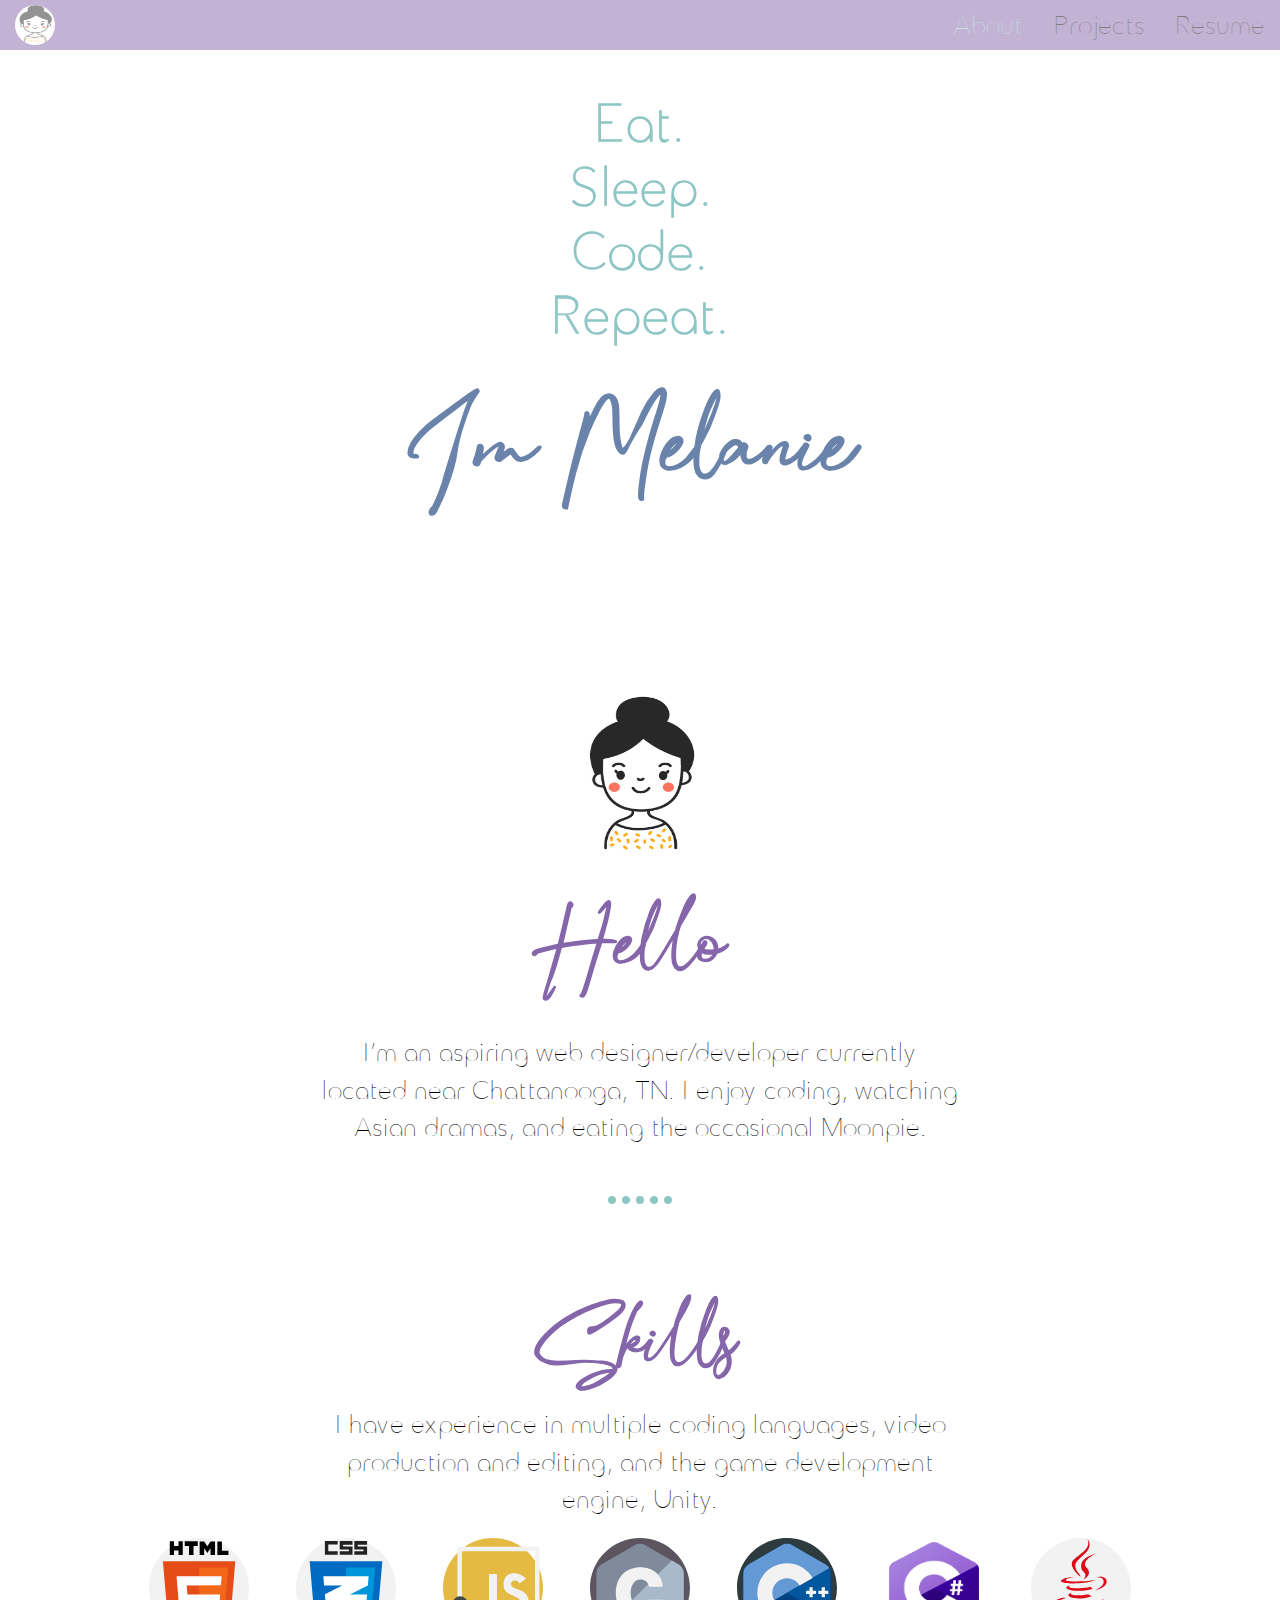
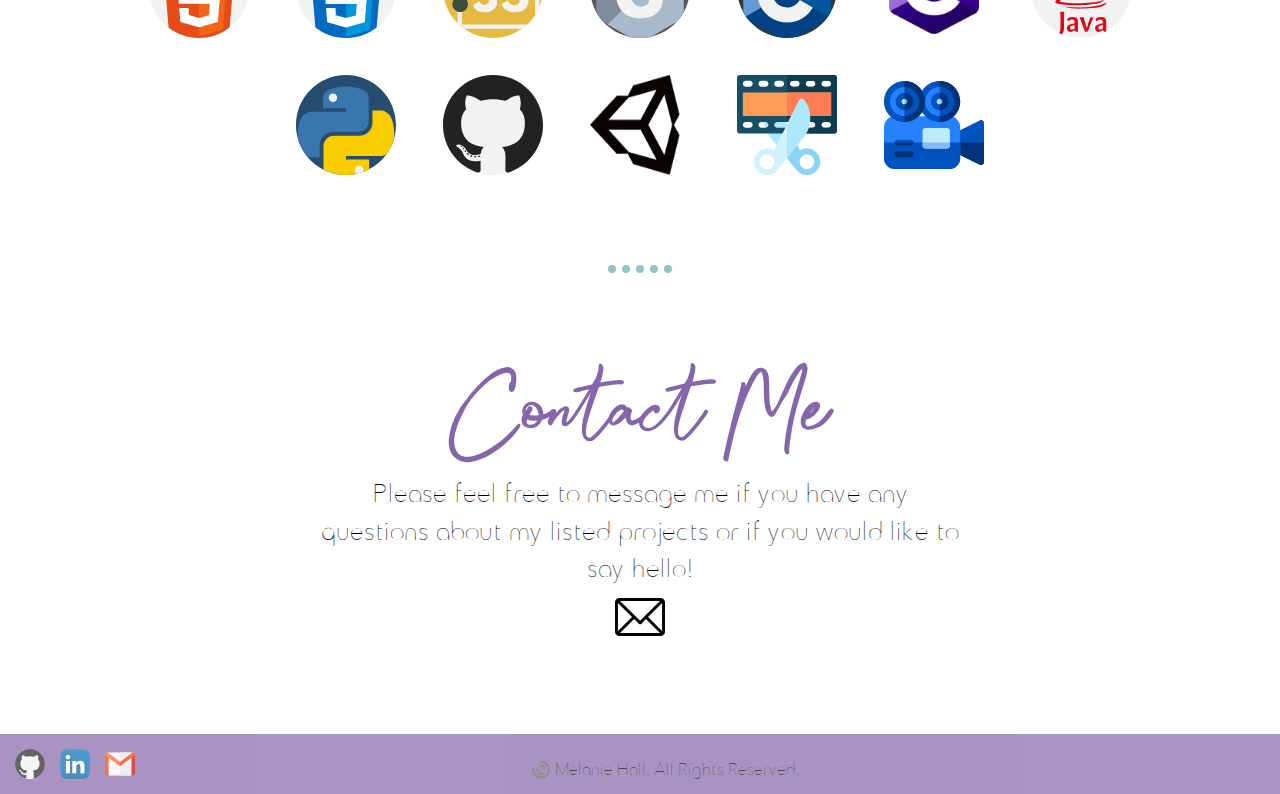
==== commit a3659c1c: "Finalized changes." ====
--- a/index.html
+++ b/index.html
@@ -27,9 +27,7 @@
         <h1 id="title-name">I'm Melanie.</h1>
         <!-- <img class="bottom-cloud" src="Images/cloud.png" alt="Cloud"> -->
     </div>
-    <div>
-        <hr class="hr-title">
-    </div>
+
     <div class="intro-container">
         <div><img src="Images/avatar.jpg" class="avatar-pic" alt="Melanie's Avatar"></div>
         <div>
--- a/CSS/style.css
+++ b/CSS/style.css
@@ -20,16 +20,6 @@
     font-size: 2.5rem;
     color: #8ec6c5;
     margin-bottom: 5px;
-}
-
-.hr-title {
-    border: none;
-    border-top: 8px dotted;
-    color: #8566aa;
-    height: 1px;
-    width: 100%;
-    margin-top: 100px;
-    margin-bottom: 50px;
 }
 
 .hr-projects-page { /* Break Lines for Project Page */
